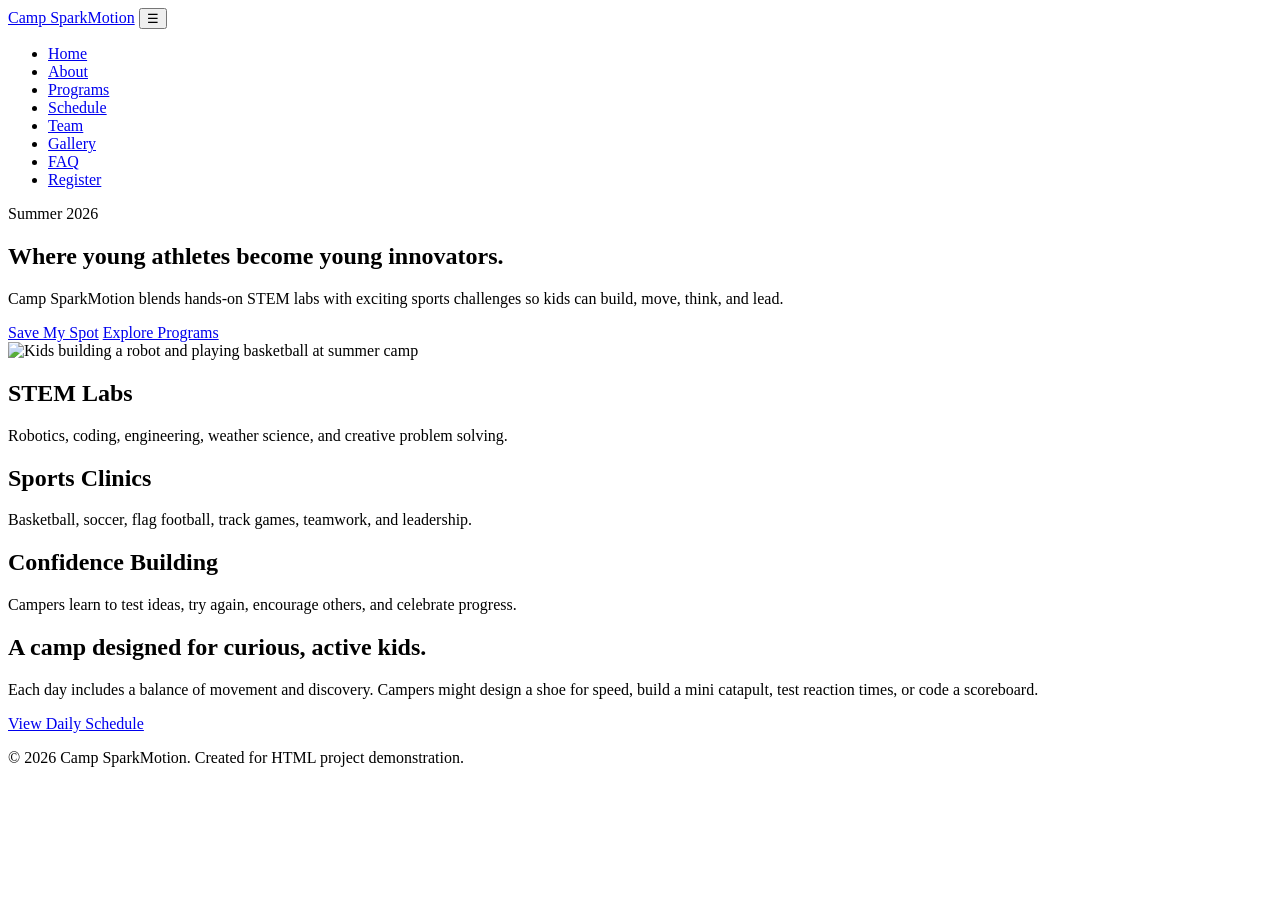
==== index.html @ 0ca1477f "Add files via upload" ====
<!DOCTYPE html>
<html lang="en">
<head>
  <meta charset="UTF-8">
  <meta name="viewport" content="width=device-width, initial-scale=1.0">
  <title>Camp SparkMotion | STEM + Sports Summer Camp</title>
  <link rel="stylesheet" href="css/styles.css">
</head>
<body>
  <header class="site-header">
    <nav class="navbar">
      <a class="logo" href="index.html">Camp SparkMotion</a>
      <button class="nav-toggle" aria-label="Toggle navigation">☰</button>
      <ul class="nav-links">
        <li><a href="index.html">Home</a></li>
        <li><a href="about.html">About</a></li>
        <li><a href="programs.html">Programs</a></li>
        <li><a href="schedule.html">Schedule</a></li>
        <li><a href="team.html">Team</a></li>
        <li><a href="gallery.html">Gallery</a></li>
        <li><a href="faq.html">FAQ</a></li>
        <li><a href="register.html">Register</a></li>
      </ul>
    </nav>
  </header>

  <main>
    <section class="hero">
      <div class="hero-content">
        <p class="eyebrow">Summer 2026</p>
        <h1>Where young athletes become young innovators.</h1>
        <p>Camp SparkMotion blends hands-on STEM labs with exciting sports challenges so kids can build, move, think, and lead.</p>
        <div class="button-row">
          <a class="btn primary" href="register.html">Save My Spot</a>
          <a class="btn secondary" href="programs.html">Explore Programs</a>
        </div>
      </div>
      <div class="hero-card">
        <img src="images/camp-hero.svg" alt="Kids building a robot and playing basketball at summer camp">
      </div>
    </section>

    <section class="section grid-3">
      <article class="feature-card">
        <h2>STEM Labs</h2>
        <p>Robotics, coding, engineering, weather science, and creative problem solving.</p>
      </article>
      <article class="feature-card">
        <h2>Sports Clinics</h2>
        <p>Basketball, soccer, flag football, track games, teamwork, and leadership.</p>
      </article>
      <article class="feature-card">
        <h2>Confidence Building</h2>
        <p>Campers learn to test ideas, try again, encourage others, and celebrate progress.</p>
      </article>
    </section>

    <section class="section highlight">
      <div>
        <h2>A camp designed for curious, active kids.</h2>
        <p>Each day includes a balance of movement and discovery. Campers might design a shoe for speed, build a mini catapult, test reaction times, or code a scoreboard.</p>
      </div>
      <a class="btn primary" href="schedule.html">View Daily Schedule</a>
    </section>
  </main>

  <footer class="site-footer">
    <p>&copy; 2026 Camp SparkMotion. Created for HTML project demonstration.</p>
  </footer>
  <script src="js/main.js"></script>
</body>
</html>
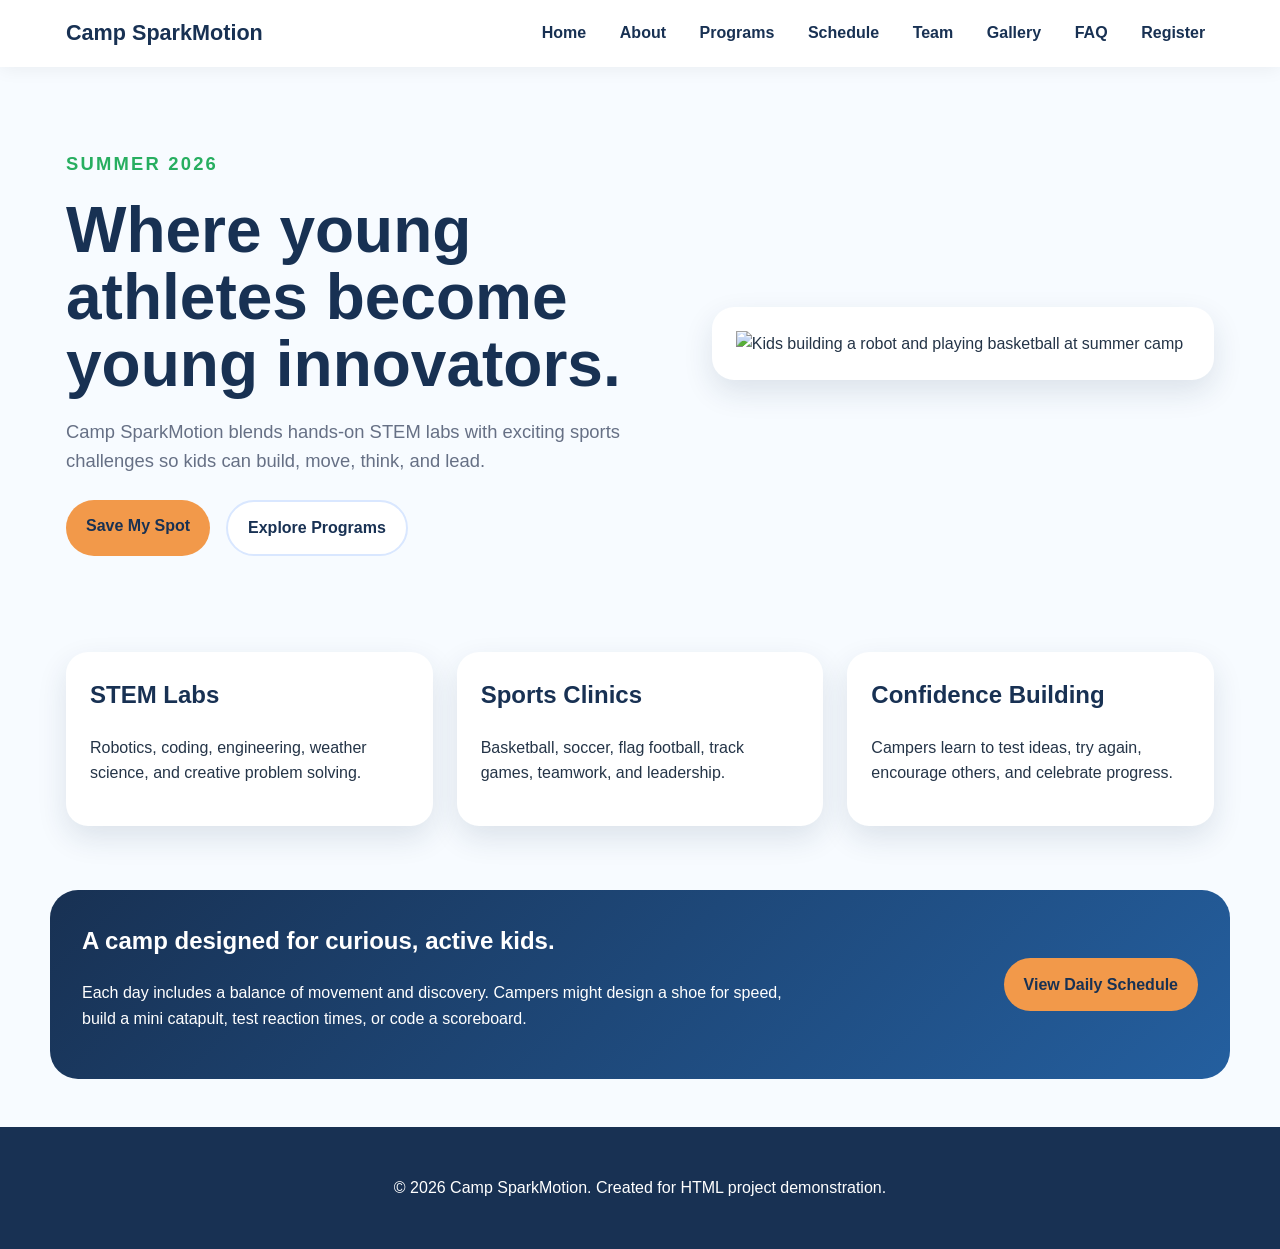
==== commit ea9091be: "Fix stylesheet link path in index.html" ====
--- a/index.html
+++ b/index.html
@@ -4,7 +4,7 @@
   <meta charset="UTF-8">
   <meta name="viewport" content="width=device-width, initial-scale=1.0">
   <title>Camp SparkMotion | STEM + Sports Summer Camp</title>
-  <link rel="stylesheet" href="css/styles.css">
+ <link rel="stylesheet" href="styles.css">
 </head>
 <body>
   <header class="site-header">
--- a/styles.css
+++ b/styles.css
@@ -0,0 +1,301 @@
+:root {
+  --navy: #183153;
+  --blue: #2f80ed;
+  --green: #27ae60;
+  --yellow: #f2c94c;
+  --orange: #f2994a;
+  --light: #f7fbff;
+  --white: #ffffff;
+  --text: #243447;
+  --muted: #667085;
+  --shadow: 0 12px 30px rgba(24, 49, 83, 0.12);
+}
+
+* { box-sizing: border-box; }
+
+body {
+  margin: 0;
+  font-family: Arial, Helvetica, sans-serif;
+  color: var(--text);
+  background: var(--light);
+  line-height: 1.6;
+}
+
+img { max-width: 100%; display: block; }
+
+a { color: inherit; text-decoration: none; }
+
+.site-header {
+  background: var(--white);
+  position: sticky;
+  top: 0;
+  z-index: 10;
+  box-shadow: 0 2px 18px rgba(0,0,0,0.06);
+}
+
+.navbar {
+  max-width: 1180px;
+  margin: 0 auto;
+  padding: 1rem;
+  display: flex;
+  justify-content: space-between;
+  align-items: center;
+}
+
+.logo {
+  font-size: 1.35rem;
+  font-weight: 800;
+  color: var(--navy);
+}
+
+.nav-links {
+  display: flex;
+  list-style: none;
+  gap: 1rem;
+  margin: 0;
+  padding: 0;
+}
+
+.nav-links a {
+  font-weight: 700;
+  color: var(--navy);
+  padding: .4rem .55rem;
+  border-radius: 999px;
+}
+
+.nav-links a:hover,
+.nav-links a:focus {
+  background: #e8f2ff;
+  color: var(--blue);
+}
+
+.nav-toggle {
+  display: none;
+  background: var(--navy);
+  color: white;
+  border: 0;
+  border-radius: 8px;
+  padding: .45rem .7rem;
+  font-size: 1.2rem;
+}
+
+.hero,
+.page-hero {
+  max-width: 1180px;
+  margin: 0 auto;
+  padding: 4rem 1rem;
+}
+
+.hero {
+  display: grid;
+  grid-template-columns: 1.1fr .9fr;
+  gap: 2rem;
+  align-items: center;
+}
+
+.hero h1,
+.page-hero h1 {
+  font-size: clamp(2.3rem, 5vw, 4.5rem);
+  line-height: 1.05;
+  margin: 0 0 1rem;
+  color: var(--navy);
+}
+
+.hero p,
+.page-hero p {
+  font-size: 1.15rem;
+  color: var(--muted);
+  max-width: 700px;
+}
+
+.eyebrow {
+  color: var(--green) !important;
+  font-weight: 800;
+  letter-spacing: .12em;
+  text-transform: uppercase;
+}
+
+.hero-card,
+.feature-card,
+.program-card,
+.staff-card,
+.info-box,
+.form-output,
+.gallery-grid figure,
+.faq-list details {
+  background: var(--white);
+  border-radius: 22px;
+  box-shadow: var(--shadow);
+}
+
+.hero-card { padding: 1.5rem; }
+
+.section {
+  max-width: 1180px;
+  margin: 0 auto;
+  padding: 2rem 1rem 4rem;
+}
+
+.grid-3,
+.card-grid,
+.gallery-grid,
+.two-column,
+.form-section {
+  display: grid;
+  gap: 1.5rem;
+}
+
+.grid-3 { grid-template-columns: repeat(3, 1fr); }
+.card-grid { grid-template-columns: repeat(3, 1fr); }
+.gallery-grid { grid-template-columns: repeat(4, 1fr); }
+.two-column { grid-template-columns: 1fr 1fr; }
+.form-section { grid-template-columns: 1.1fr .9fr; align-items: start; }
+
+.feature-card,
+.program-card,
+.staff-card,
+.info-box,
+.form-output,
+.gallery-grid figure,
+.faq-list details {
+  padding: 1.5rem;
+}
+
+.feature-card h2,
+.program-card h2,
+.staff-card h2,
+.info-box h2 { color: var(--navy); margin-top: 0; }
+
+.program-card span { font-size: 2.5rem; }
+
+.highlight {
+  background: linear-gradient(135deg, var(--navy), #245f9f);
+  border-radius: 28px;
+  color: white;
+  display: flex;
+  align-items: center;
+  justify-content: space-between;
+  padding: 2rem;
+  margin-bottom: 3rem;
+}
+
+.highlight h2 { margin-top: 0; color: white; }
+.highlight p { max-width: 700px; }
+
+.btn {
+  display: inline-block;
+  border: 0;
+  border-radius: 999px;
+  padding: .85rem 1.25rem;
+  font-weight: 800;
+  cursor: pointer;
+  transition: transform .2s ease, box-shadow .2s ease;
+}
+
+.btn:hover { transform: translateY(-2px); }
+.primary { background: var(--orange); color: var(--navy); }
+.secondary { background: var(--white); color: var(--navy); border: 2px solid #d9e7ff; }
+.button-row { display: flex; gap: 1rem; flex-wrap: wrap; margin-top: 1.5rem; }
+
+.check-list { padding-left: 1.2rem; }
+.check-list li { margin-bottom: .5rem; }
+
+.schedule-table {
+  width: 100%;
+  border-collapse: collapse;
+  overflow: hidden;
+  border-radius: 18px;
+  background: var(--white);
+  box-shadow: var(--shadow);
+}
+
+.schedule-table th,
+.schedule-table td {
+  padding: 1rem;
+  border-bottom: 1px solid #e8edf5;
+  text-align: left;
+}
+
+.schedule-table th { background: var(--navy); color: white; }
+
+.avatar {
+  width: 70px;
+  height: 70px;
+  display: grid;
+  place-items: center;
+  border-radius: 50%;
+  background: linear-gradient(135deg, var(--yellow), var(--orange));
+  color: var(--navy);
+  font-weight: 900;
+  margin-bottom: 1rem;
+}
+
+.gallery-grid figure { margin: 0; }
+.gallery-grid figcaption { font-weight: 800; margin-top: .75rem; color: var(--navy); }
+
+.faq-list details { margin-bottom: 1rem; }
+.faq-list summary { font-weight: 800; cursor: pointer; color: var(--navy); }
+
+.camp-form {
+  background: var(--white);
+  box-shadow: var(--shadow);
+  border-radius: 22px;
+  padding: 1.5rem;
+  display: grid;
+  gap: .75rem;
+}
+
+.camp-form label { font-weight: 800; color: var(--navy); }
+.camp-form input,
+.camp-form select,
+.camp-form textarea {
+  width: 100%;
+  padding: .8rem;
+  border: 2px solid #d9e7ff;
+  border-radius: 12px;
+  font: inherit;
+}
+
+.unsafe-preview {
+  margin-top: 1rem;
+  padding: 1rem;
+  background: #fff8e6;
+  border-left: 5px solid var(--yellow);
+  min-height: 55px;
+}
+
+.security-note {
+  font-size: .95rem;
+  color: var(--muted);
+}
+
+.site-footer {
+  text-align: center;
+  padding: 2rem 1rem;
+  background: var(--navy);
+  color: white;
+}
+
+@media (max-width: 850px) {
+  .nav-toggle { display: block; }
+  .nav-links {
+    display: none;
+    position: absolute;
+    left: 1rem;
+    right: 1rem;
+    top: 70px;
+    background: white;
+    padding: 1rem;
+    border-radius: 16px;
+    box-shadow: var(--shadow);
+    flex-direction: column;
+  }
+  .nav-links.show { display: flex; }
+  .hero,
+  .grid-3,
+  .card-grid,
+  .gallery-grid,
+  .two-column,
+  .form-section { grid-template-columns: 1fr; }
+  .highlight { flex-direction: column; align-items: flex-start; }
+}
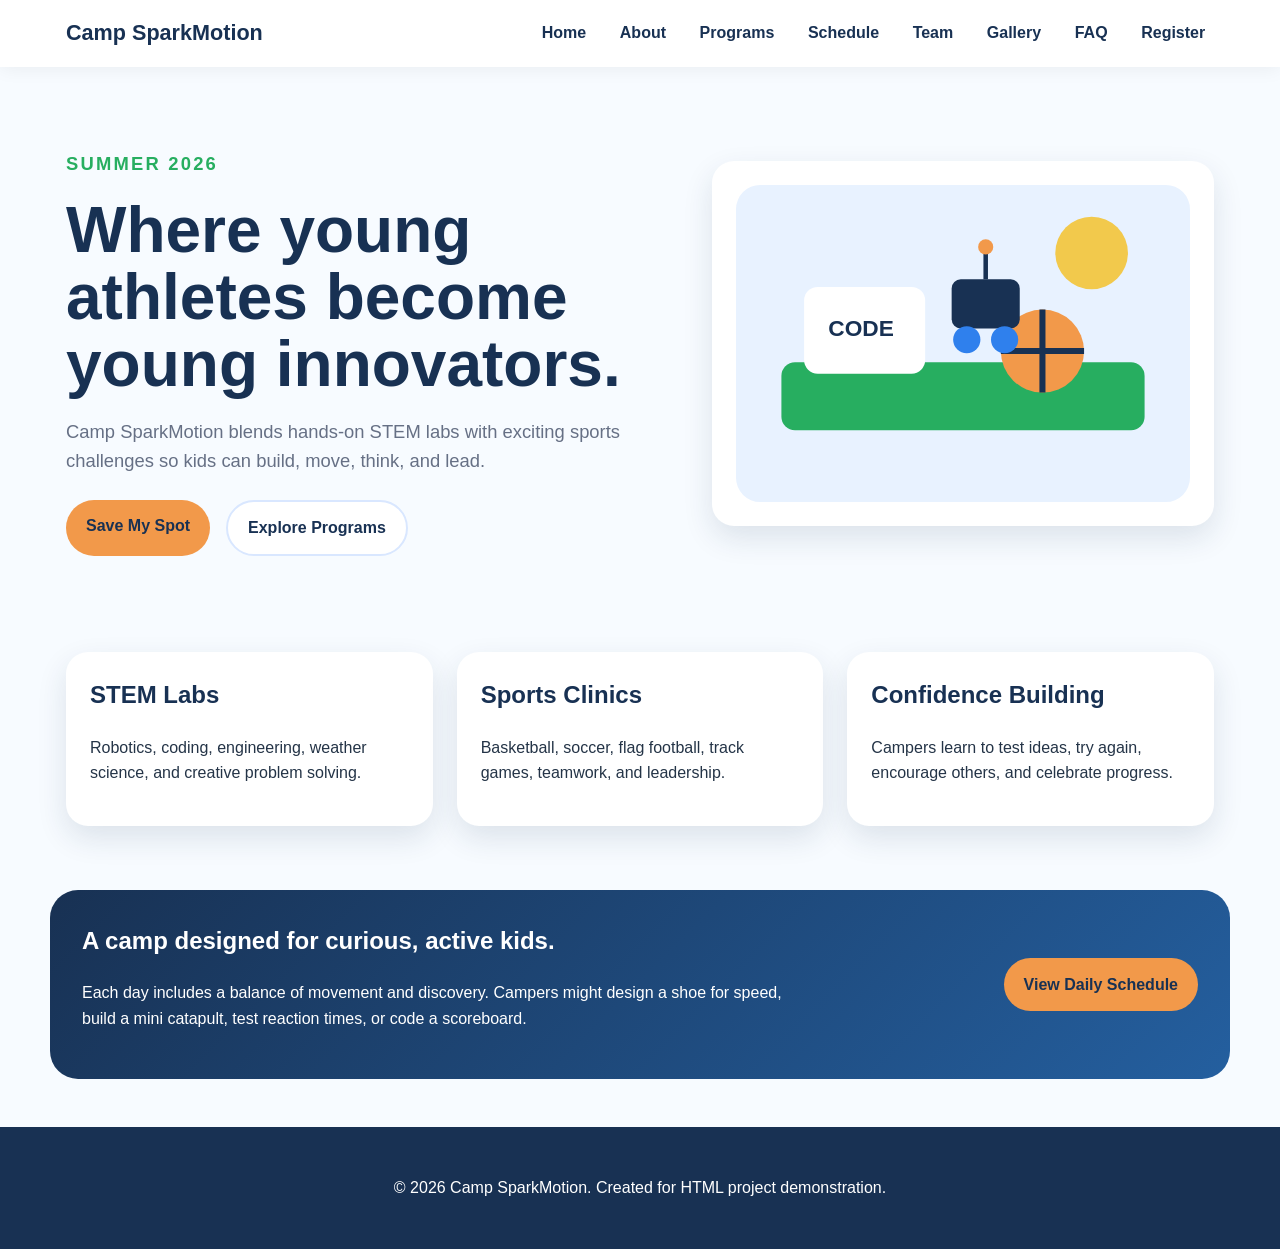
==== commit 6f4a4d27: "Fix image source path in index.html" ====
--- a/index.html
+++ b/index.html
@@ -36,7 +36,7 @@
         </div>
       </div>
       <div class="hero-card">
-        <img src="images/camp-hero.svg" alt="Kids building a robot and playing basketball at summer camp">
+        <img src="camp-hero.svg" alt="Kids building a robot and playing basketball at summer camp">
       </div>
     </section>
 
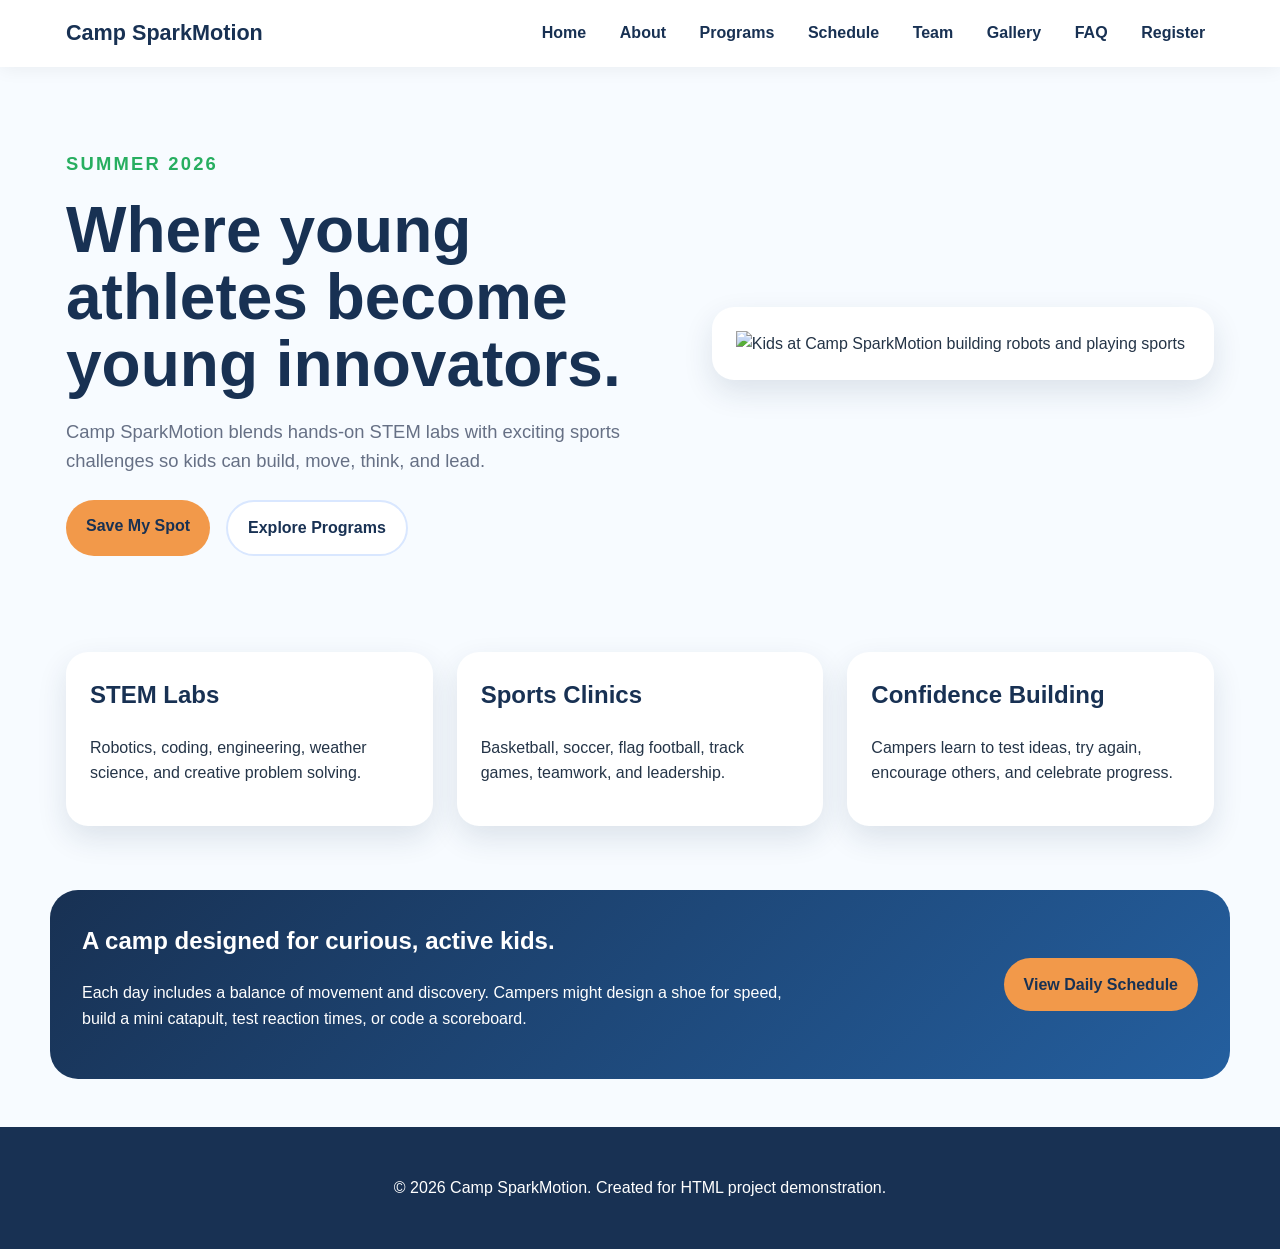
==== commit df6be785: "Replace camp-hero.svg with camp-hero.png" ====
--- a/index.html
+++ b/index.html
@@ -36,7 +36,7 @@
         </div>
       </div>
       <div class="hero-card">
-        <img src="camp-hero.svg" alt="Kids building a robot and playing basketball at summer camp">
+       <img src="camp-hero.png" alt="Kids at Camp SparkMotion building robots and playing sports">
       </div>
     </section>
 
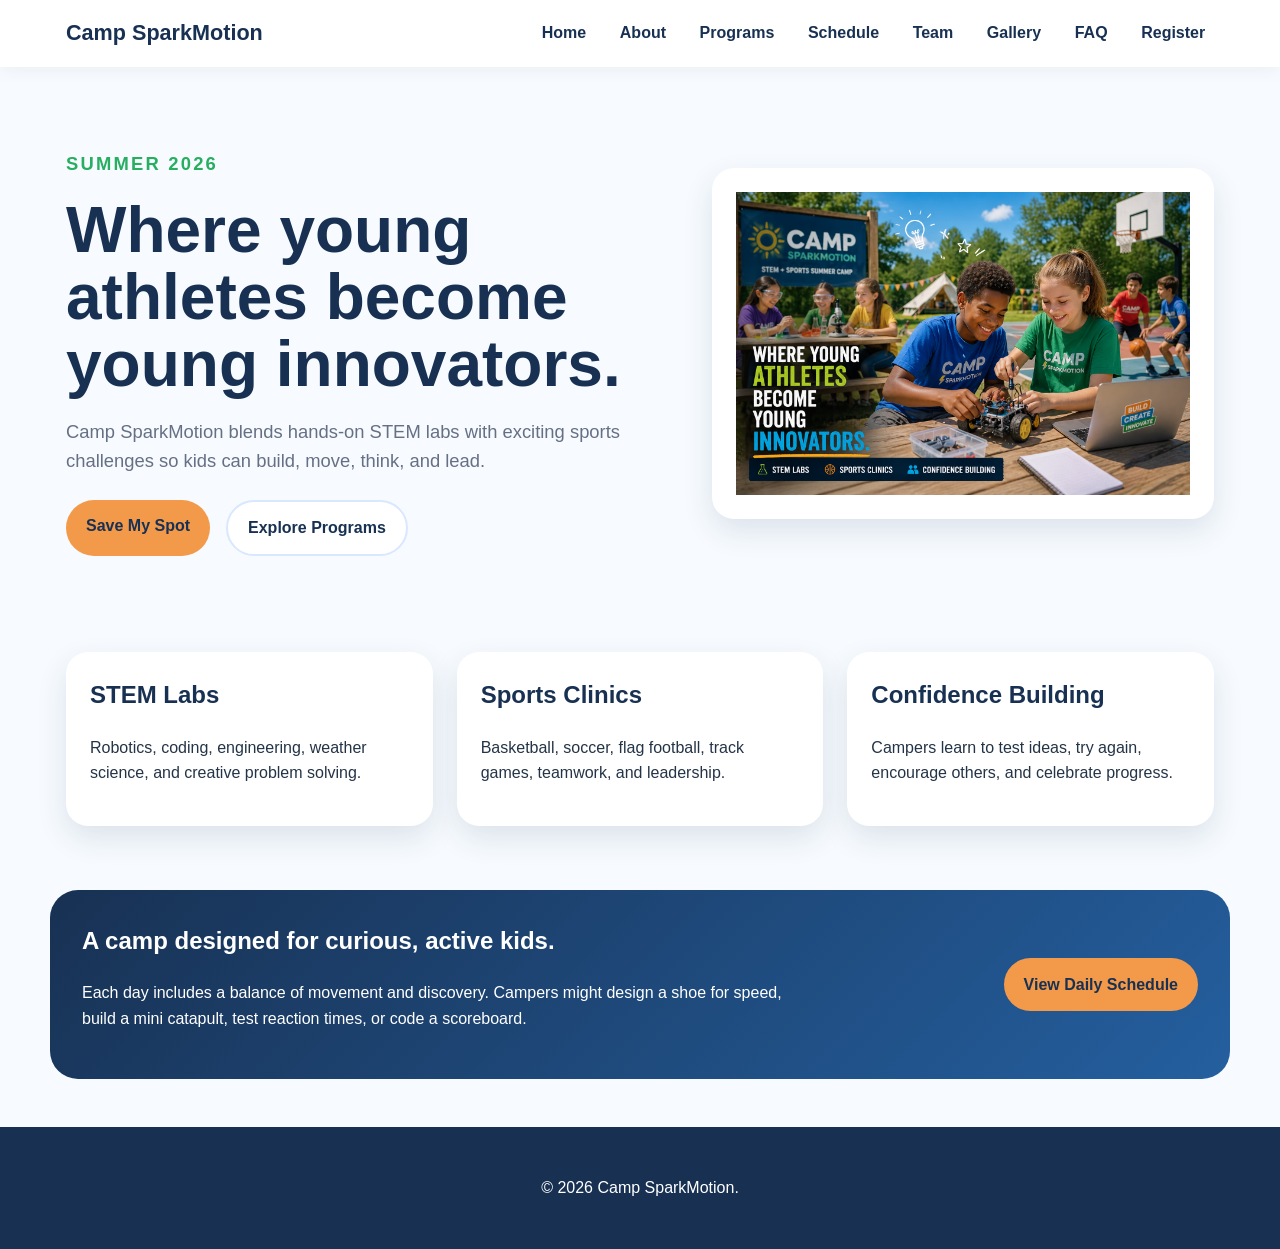
==== commit c919a943: "Simplify footer text in index.html" ====
--- a/index.html
+++ b/index.html
@@ -65,7 +65,7 @@
   </main>
 
   <footer class="site-footer">
-    <p>&copy; 2026 Camp SparkMotion. Created for HTML project demonstration.</p>
+    <p>&copy; 2026 Camp SparkMotion.</p>
   </footer>
   <script src="js/main.js"></script>
 </body>
